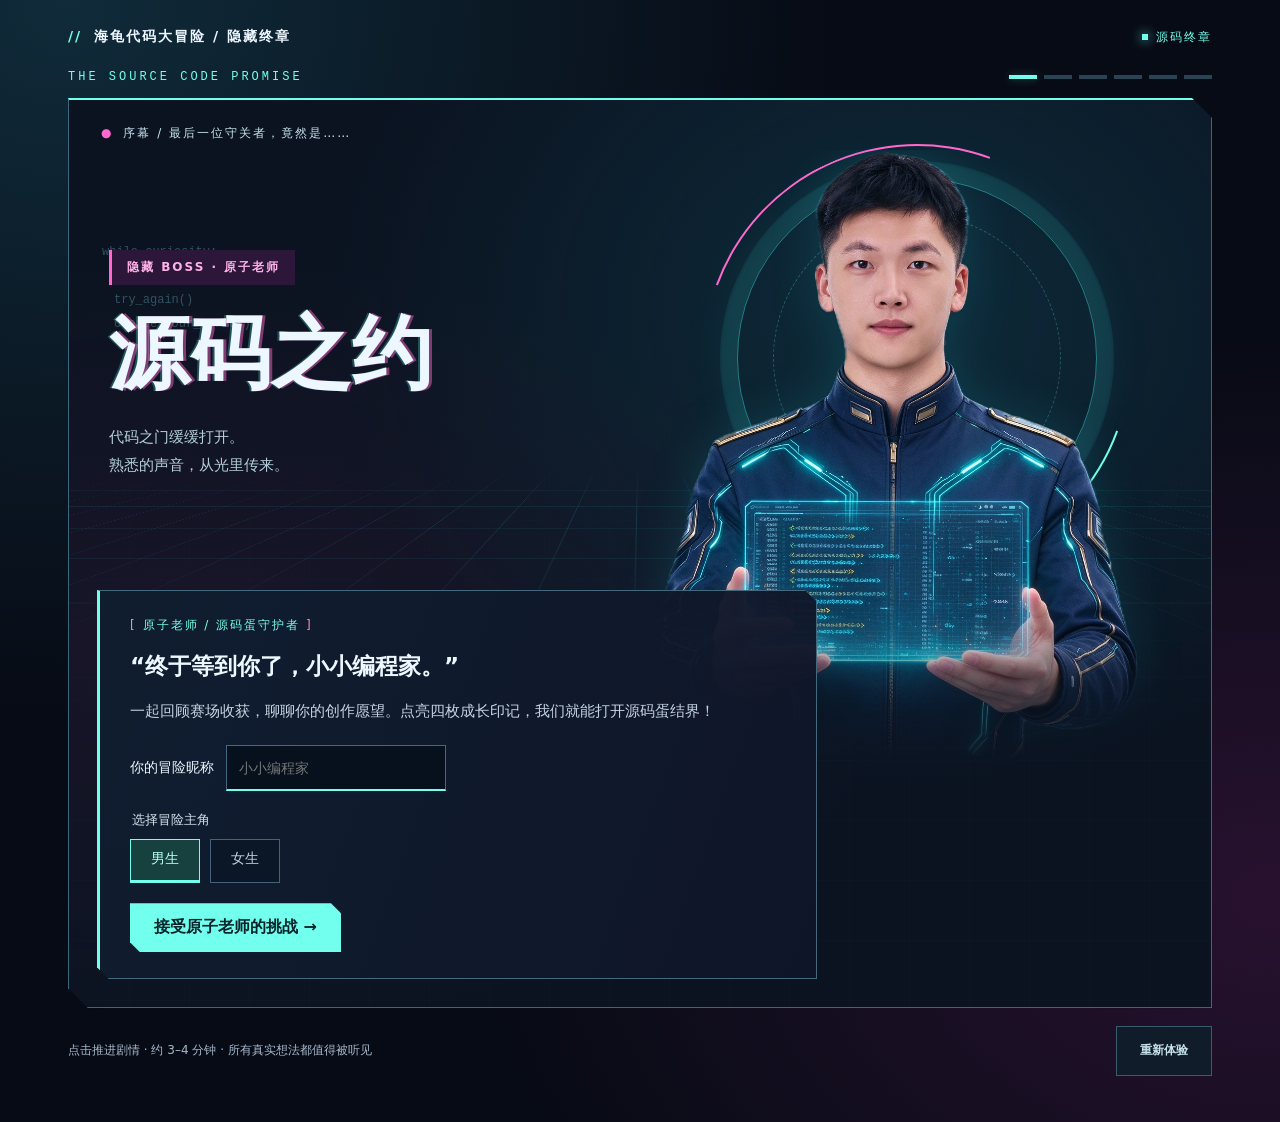
==== atom-teacher/index.html @ 9e6a4127 "Publish Atom Teacher cyberpunk adventure with gendered scenes and highlight videos" ====
<!doctype html>
<html lang="zh-CN">
<head>
<meta charset="UTF-8"><meta name="viewport" content="width=device-width,initial-scale=1">
<title>原子老师的源码之约</title>
<link rel="stylesheet" href="comic.css">
<style>
:root{color-scheme:dark;--gold:#72ffed;--mint:#72ffed;--pink:#ff68ce;--muted:#a7b9cc;--line:#2c4c68;--bg:#070b15;--panel:#101b2b}*{box-sizing:border-box}body{margin:0;background:radial-gradient(ellipse at 5% 0%,#102b3a 0,transparent 45%),radial-gradient(ellipse at 100% 80%,#28112f 0,transparent 45%),var(--bg);color:#edf7ff;font-family:system-ui,-apple-system,"PingFang SC",sans-serif;min-height:100vh}button,input{font:inherit}button{cursor:pointer;touch-action:manipulation}button:focus-visible,input:focus-visible{outline:3px solid var(--pink);outline-offset:4px}[hidden]{display:none!important}.shell{max-width:1200px;margin:auto;padding:28px}header{display:flex;justify-content:space-between;align-items:center;gap:16px;margin-bottom:24px}.brand{font-size:14px;font-weight:750;letter-spacing:2px}.brand:before{content:"//";color:var(--mint);margin-right:12px}.tag{font-family:monospace;color:var(--mint);font-size:12px;letter-spacing:2px;display:flex;align-items:center;gap:8px}.tag:before{content:"";width:6px;height:6px;background:var(--mint);box-shadow:0 0 12px var(--mint)}.topline{display:flex;justify-content:space-between;gap:12px;margin-bottom:14px}.eyebrow{font-family:monospace;font-size:12px;letter-spacing:3px;color:var(--mint)}.stage{position:relative;isolation:isolate;overflow:hidden;min-height:650px;border:1px solid #3b667c;border-top:2px solid var(--mint);background:radial-gradient(ellipse at 73% 23%,#125a6a55,transparent 48%),radial-gradient(ellipse at 12% 60%,#74245822,transparent 50%),#0b1321;box-shadow:0 25px 80px #0007,0 0 40px #24e5e809;clip-path:polygon(0 0,calc(100% - 20px) 0,100% 20px,100% 100%,20px 100%,0 calc(100% - 20px))}.stage:before{content:"";position:absolute;z-index:-1;inset:0;background:linear-gradient(90deg,#52fff708 1px,transparent 1px),linear-gradient(#52fff708 1px,transparent 1px);background-size:60px 60px;mask-image:linear-gradient(#0002,#0008)}.stage:after{content:"";position:absolute;z-index:-1;left:-30%;right:-30%;height:330px;top:255px;transform:perspective(250px) rotateX(60deg);background:linear-gradient(90deg,#43e7ec25 1px,transparent 1px),linear-gradient(#43e7ec25 1px,transparent 1px);background-size:65px 45px;mask-image:linear-gradient(transparent,#000,transparent);pointer-events:none}.chapter{position:relative;z-index:2;padding:25px 32px;color:#c9e4ef;font-size:12px;letter-spacing:2px}.chapter:before{content:"●";color:var(--pink);margin-right:10px}.portrait{position:absolute;z-index:0;top:58px;right:4%;width:54%;height:510px;object-fit:contain;object-position:center top;filter:drop-shadow(0 0 24px #1ff5ff20);mask-image:linear-gradient(#000 75%,transparent 100%);pointer-events:none}.halo{position:absolute;z-index:-1;top:78px;right:10%;width:360px;aspect-ratio:1;border:1px solid #45f4ee70;border-radius:50%;box-shadow:0 0 0 15px #41eeee06,0 0 0 17px #41eeee15,0 0 65px #42eeee13}.halo:before,.halo:after{content:"";position:absolute;inset:35px;border:1px dashed #5ae7e24d;border-radius:50%}.halo:after{inset:-35px;border:2px solid transparent;border-top-color:var(--pink);border-bottom-color:var(--mint);transform:rotate(-25deg)}.code-rain{position:absolute;z-index:-1;top:140px;left:33px;color:#6cbac061;line-height:2;font-size:12px;font-family:monospace}.intro-title{position:relative;z-index:1;margin:83px 0 80px 40px;max-width:470px;min-height:240px}h1{font-size:clamp(42px,6.4vw,80px);line-height:1.12;letter-spacing:1px;margin:24px 0;text-shadow:3px 0 #ff68ce77,-2px 0 #53fff544}.intro-title h1{max-width:440px}.intro-title p{font-size:15px;color:#b5d0dc;line-height:1.9;margin:18px 0;max-width:310px}.seal{display:inline-block;border-left:3px solid var(--pink);background:#2c163a;color:#ffb2e7;padding:9px 15px;font-size:12px;letter-spacing:2px;font-weight:650}.dialog{position:relative;z-index:3;margin:0 28px 28px;padding:26px 30px;background:linear-gradient(110deg,#101e30fa,#101629f5);border:1px solid #45697c;border-left:3px solid var(--mint);box-shadow:0 -10px 45px #0004;clip-path:polygon(0 0,calc(100% - 12px) 0,100% 12px,100% 100%,12px 100%,0 calc(100% - 12px))}.speaker{font-size:12px;color:var(--mint);letter-spacing:2px;margin-bottom:14px}.speaker:before{content:"[ ";color:#ff8bd8}.speaker:after{content:" ]";color:#ff8bd8}.dialog h2{font-size:23px;line-height:1.6;margin:0 0 12px}.dialog p{font-size:15px;line-height:1.9;color:#c5d4e2;margin:0}.primary,.secondary{min-height:46px;border-radius:0;padding:13px 23px;font-weight:700;border:1px solid transparent;transition:background .2s,box-shadow .2s}.primary{background:var(--mint);color:#06242c;clip-path:polygon(0 0,calc(100% - 10px) 0,100% 10px,100% 100%,10px 100%,0 calc(100% - 10px))}.primary:hover{background:#bbfff8;box-shadow:0 0 25px #72ffed33}.secondary{background:#111c2b;color:#c7e1ed;border-color:#395b70}.secondary:hover{background:#20344a}.dialog .primary{margin-top:20px}.name-row{display:flex;align-items:center;gap:12px;flex-wrap:wrap;margin-top:20px;font-size:14px}.name-row input{width:220px;max-width:100%;background:#07111e;border:1px solid #45677f;border-bottom:2px solid var(--mint);color:#fff;border-radius:0;padding:12px;min-height:46px}.bottom{display:flex;justify-content:space-between;align-items:center;gap:16px;margin:18px 0;color:var(--muted);font-size:12px;line-height:1.8}.bottom button{flex-shrink:0}.steps{display:flex;gap:7px;align-items:center}.dot{width:28px;height:4px;background:#294353}.dot.on{background:var(--mint);box-shadow:0 0 10px #72ffed44}.battle-head{position:relative;z-index:2;display:flex;align-items:start;justify-content:space-between;padding:0 32px;gap:14px}.boss-name{font-size:16px;font-weight:700}.hp{width:260px;max-width:100%;height:5px;background:#2d3d55;margin-top:12px;overflow:hidden}.hp span{display:block;height:100%;background:linear-gradient(90deg,var(--pink),var(--mint));transition:width .4s}.badges{display:flex;gap:8px;flex-wrap:wrap;justify-content:flex-end}.badge{font-size:12px;color:#9eb5c7;border:1px solid #365065;padding:7px 11px;background:#0a1421}.badge.earned{color:var(--mint);border-color:#4ec3be;background:#163838}.question-space{height:300px;position:relative}.panel-label{position:absolute;z-index:1;left:35px;bottom:50px;font-size:28px;max-width:40%;line-height:1.65;font-weight:750;letter-spacing:4px;color:#e6f8ff;text-shadow:2px 0 #ff68ce70}.choices{display:grid;gap:10px;margin-top:20px}.choice{text-align:left;min-height:50px;padding:14px 18px;background:#122237;color:#e1eef8;border:1px solid #405970;border-left:3px solid #6891a2;border-radius:0;line-height:1.6;font-size:15px;transition:background .2s,border-color .2s}.choice:hover:enabled{background:#19394a;border-color:var(--mint)}.choice.selected{border-color:var(--mint);background:#153d43;color:#b6fff5}.choice:disabled{cursor:default}.feedback{color:#a9fff0!important;margin-top:18px!important;padding-left:14px;border-left:2px solid var(--pink)}.feedback:empty{display:none}.reward{position:relative;text-align:center;padding:40px 25px}.reward h1{font-size:42px;letter-spacing:0;margin:22px 0}.reward .badges{justify-content:center}.egg{width:240px;height:240px;object-fit:contain;background:radial-gradient(#44ffff16,transparent 68%);filter:drop-shadow(0 0 25px #6bf5e837);margin:26px 0}.reward blockquote{max-width:580px;font-size:18px;line-height:1.9;color:#d6e5ef;margin:0 auto 26px}.reward p{line-height:1.8}.reward .actions{display:flex;justify-content:center;gap:12px;flex-wrap:wrap;margin-top:26px}.notice{font-size:13px;color:var(--muted);line-height:1.9;margin-top:20px}.card{position:relative;max-width:620px;margin:auto;padding:36px 26px;background:radial-gradient(ellipse at top right,#17344877,transparent 60%),#0b1424;border:1px solid #4b9aab;border-top:3px solid var(--mint);border-bottom:3px solid var(--pink);box-shadow:0 0 50px #4dfff208}.card:before{content:"";position:absolute;left:0;top:0;width:40px;border-top:5px solid var(--pink)}.card h2{font-size:27px;line-height:1.6;margin:20px 0}.card .egg{width:170px;height:170px;margin:15px 0}.card p{font-size:15px;line-height:1.8}.card .small{font-size:12px;color:#b5c7d6;line-height:1.9}.toolbar{display:flex;justify-content:center;gap:12px;margin-top:22px}.flash{animation:reveal .35s both}@keyframes reveal{from{opacity:0;transform:translateY(8px)}to{opacity:1;transform:translateY(0)}}
@media(min-width:1000px){.stage[data-scene="intro"] .dialog{max-width:720px}.stage[data-scene="intro"] .portrait{height:610px;width:56%;right:0;top:50px}.stage[data-scene="intro"] .intro-title{margin-bottom:100px}}
@media(max-width:650px){.shell{padding:16px 12px}header{gap:8px;margin-bottom:20px}.brand{font-size:11px;letter-spacing:1px}.brand:before{margin-right:6px}.tag{font-size:10px;letter-spacing:1px}.eyebrow{font-size:10px;letter-spacing:1.5px}.dot{width:17px}.chapter{padding:22px 18px;font-size:10px;letter-spacing:1px}.stage{min-height:650px}.portrait{height:390px;width:93%;right:-15%;top:77px;opacity:.94}.halo{width:250px;right:-20px;top:115px}.code-rain{left:18px;top:105px;font-size:10px}.intro-title{margin:95px 0 0 20px;min-height:285px;max-width:46%}.intro-title h1{font-size:44px;max-width:125px;margin:20px 0}.intro-title p{font-size:12px;line-height:1.8;max-width:135px}.seal{font-size:10px;letter-spacing:0;padding:7px 9px;white-space:nowrap}.dialog{margin:0 12px 20px;padding:22px 18px}.dialog h2{font-size:19px}.dialog p{font-size:14px}.speaker{font-size:11px;line-height:1.7;letter-spacing:1px}.name-row{gap:9px;font-size:13px}.name-row input{width:100%}.dialog .primary{width:100%;font-size:14px;padding:14px 10px}.battle-head{padding:0 18px;gap:10px}.boss-name{font-size:13px;line-height:1.6}.hp{width:150px}.battle-head .badges{max-width:115px;gap:5px}.badge{font-size:10px;padding:5px 7px}.question-space{height:285px}.panel-label{left:22px;bottom:80px;font-size:21px;max-width:32%;letter-spacing:2px}.stage[data-scene="question"] .portrait{top:135px;height:340px;right:-15%}.choice{font-size:14px;padding:13px 12px;min-height:48px}.reward{padding:30px 14px}.reward h1{font-size:30px}.reward blockquote{font-size:16px}.egg{width:210px;height:210px}.card{padding:28px 16px}.card h2{font-size:20px}.card .badges{gap:5px}.card .badge{font-size:10px}.card p{font-size:14px}.bottom{font-size:11px;gap:10px;align-items:flex-start}.bottom button{font-size:12px;padding:8px 12px}.reward .eyebrow{line-height:1.8}.stage:after{top:225px}}
@media(prefers-reduced-motion:reduce){*,*:before,*:after{animation:none!important;transition:none!important}}
@media print{header,.topline,.bottom,.toolbar,.actions,.notice{display:none!important}.stage{border:0;clip-path:none;box-shadow:none}.card{break-inside:avoid}}
.question-hint{color:var(--muted)!important;font-size:12px!important}.skip{display:block;margin-top:16px;background:transparent;border:0;color:#b9ccd8;text-decoration:underline;text-underline-offset:4px;min-height:44px;padding:8px 0;font-size:12px}.skip:disabled{cursor:default;color:#8da4b7}.other-form{margin-top:18px;padding:16px;border:1px solid #45677f;background:#0c1726}.other-form label{display:block;font-size:14px;color:#dcf4ff;margin-bottom:10px}.other-form textarea{display:block;resize:vertical;width:100%;min-height:95px;background:#06101d;border:1px solid #608399;color:#effaff;padding:12px;font:inherit;line-height:1.7;border-radius:0}.other-form button{margin-top:10px}.field-error{color:#ffb5db!important}.field-error:empty{display:none}.result-grid{display:grid;grid-template-columns:1fr 1fr;gap:12px;margin-top:14px;border-block:1px solid #365065}.card strong{overflow-wrap:anywhere}.card .badges{gap:6px}@media(max-width:650px){.battle-head .badges{max-width:126px}.badge{font-size:10px;padding:5px 6px}.card .badges{display:grid;grid-template-columns:repeat(2,max-content)}.steps{gap:5px}.dot{width:15px}}
</style>
<link rel="stylesheet" href="keepsake.css">
</head>
<body>
<main class="shell">
<header><div class="brand">海龟代码大冒险 / 隐藏终章</div><span class="tag">源码终章</span></header>
<div class="topline"><span class="eyebrow">THE SOURCE CODE PROMISE</span><div class="steps" aria-label="剧情进度"></div></div>
<section id="stage" class="stage" aria-label="原子老师的源码之约"></section>
<div class="bottom"><span>点击推进剧情 · 约 3–4 分钟 · 所有真实想法都值得被听见</span><button id="restart" class="secondary" >重新体验</button></div>
</main>
<script src="assets/manga/frames.js"></script>
<script src="painted-scenes.js"></script>
<script src="comic.js"></script>
<script src="quest.js"></script>
</body>
</html>
---- atom-teacher/comic.css ----
.is-cinematic .portrait,.is-cinematic .halo,.is-cinematic .code-rain{opacity:.12}.is-cinematic .question-space{height:auto;min-height:0;margin:24px 28px}.comic{position:relative;isolation:isolate;background:radial-gradient(ellipse at 70% 35%,#0c3949,#091321 75%);border:1px solid #4dc9ce;box-shadow:0 0 35px #00fff00d;color:#72ffed}.comic-top{display:flex;justify-content:space-between;align-items:center;gap:12px;padding:15px 20px;border-bottom:1px solid #285266}.comic-top span{font:11px monospace;letter-spacing:2px;color:#9bbdcb}.comic-top strong{font-size:15px}.comic-canvas{position:relative;max-width:760px;margin:auto}.comic-art{display:block;width:100%;max-height:280px;overflow:visible}.comic-art text{font:15px system-ui;fill:#c9fbff;stroke:none}.comic-art .ground,.comic-art .track,.comic-art .finish-line,.comic-art .podium>path,.comic-art .stairs,.comic-art .platforms,.comic-art .processor,.comic-art .task-sheets,.comic-art .done-folder,.comic-art .flow,.comic-art .robot,.comic-art .verified,.comic-art .ai-link,.comic-art .blueprint,.comic-art .portal-ring,.comic-art .map-sheet,.comic-art .speech-bubbles,.comic-art .gateway,.comic-art .rank-beacon{fill:none;stroke:currentColor;stroke-width:3;stroke-linejoin:round}.comic-art .track{opacity:.25;stroke-dasharray:8 10}.comic-art .finish-line{stroke:var(--pink);stroke-dasharray:8 5}.comic .stick{filter:drop-shadow(0 0 6px #72ffed55)}.comic .podium,.comic .rank-beacon,.comic .game-score,.comic .verified,.comic .done-folder{opacity:0}.comic[data-phase="2"] .podium,.comic[data-phase="2"] .rank-beacon,.comic[data-phase="2"] .game-score,.comic[data-phase="2"] .verified,.comic[data-phase="2"] .done-folder{opacity:1}.comic .trophy{color:#ffe29a}.comic[data-phase="2"] .race-runner,.comic[data-phase="2"] .race-rivals{opacity:0}.comic[data-phase="2"] .finish-line{opacity:.2}.comic[data-phase="1"] .runner .arm,.comic[data-phase="1"] .runner .leg{transform-origin:0 -30px;animation:stick-stride .25s alternate 12}.comic[data-phase="1"] .runner .right{animation-direction:alternate-reverse}.comic[data-phase="1"] .race-runner{animation:race-sprint 3.3s ease-in forwards}.comic[data-phase="1"] .race-rivals{transform:translateX(35px);transition:transform 3s}.comic .climber,.comic .game-player,.comic .portal-walker{transition:transform .8s}.comic[data-phase="1"] .climber{animation:climb-stairs 3.3s ease-in-out forwards}.comic[data-phase="2"] .climber{transform:translate(350px,-145px)}.rank-dots{display:grid;grid-template-columns:repeat(20,1fr);gap:4px;margin:0 auto 12px;max-width:400px;padding:0 15px}.rank-dots i{aspect-ratio:1;background:#273f50;border-radius:50%}.rank-dots .lit{background:var(--pink)}.comic[data-phase="0"] .rank-dots .lit{background:#273f50}.comic[data-phase="1"] .game-player{animation:game-hop 3.3s ease-in-out forwards}.comic[data-phase="2"] .game-player{transform:translate(465px,-120px)}.comic[data-phase="2"] .coins{opacity:.15}.comic .coins{color:#ffe29a}.comic[data-phase="1"] .task-sheets{animation:process-sheets 3s forwards}.comic[data-phase="2"] .task-sheets{opacity:.15;transform:translateX(130px)}.comic[data-phase="1"] .processor{animation:processor-pulse .5s alternate 6}.comic[data-phase="1"] .ai-link{stroke-dashoffset:-100;transition:stroke-dashoffset 3s}.comic .robot{color:#ff9be3}.comic[data-phase="1"] .robot{animation:bot-nod .7s alternate 4}.comic[data-phase="0"] .blueprint{opacity:.25}.comic[data-phase="1"] .blueprint{animation:blueprint-reveal 3s forwards}.comic-wish{max-width:80%;margin:0 auto 14px;font-size:14px;line-height:1.8;text-align:center;overflow-wrap:anywhere;color:#d7faff}.comic .portal-ring{color:#ff8ddd;transform-origin:465px 125px}.comic[data-phase="0"] .portal-ring{transform:scale(.2);opacity:.3}.comic[data-phase="1"] .portal-ring{animation:portal-open 1.2s forwards}.comic[data-phase="1"] .portal-walker{animation:portal-walk 3.3s forwards}.comic[data-phase="2"] .portal-walker{transform:translateX(300px)}.comic[data-phase="0"] .map-sheet{transform:translateX(200px) scaleX(.2);opacity:.3}.comic[data-phase="1"] .map-sheet{animation:unfold-map 1.2s forwards}.comic .map-route{stroke:var(--pink)}.comic[data-phase="0"] .speech-bubbles{opacity:0}.comic[data-phase="1"] .speech-bubbles{animation:blueprint-reveal 2s forwards}.comic .family-child{color:var(--pink)}.comic[data-phase="1"] .walker{animation:bot-nod 1s alternate 3}.comic-caption{min-height:68px;display:flex;align-items:center;justify-content:center;text-align:center;padding:12px 24px;font-size:17px;line-height:1.8;color:#e2faff;background:#0a1627;border-top:1px solid #26465b}.comic-bottom{display:flex;gap:12px;justify-content:space-between;align-items:center;padding:10px 16px}.comic-note{font-size:11px;color:#a3bbcc;line-height:1.7}.comic-bottom button{min-height:44px;padding:8px 12px;background:#142e3e;color:#bafdf4;border:1px solid #3c8592;font-size:12px;white-space:nowrap}.is-cinematic .choices,.is-cinematic .skip,.is-cinematic .other-form{display:none}.is-cinematic .dialog h2{font-size:16px;color:#a6c8d4}.is-cinematic .dialog{margin-top:0}.is-cinematic #feedback{font-size:16px}.is-cinematic #next{min-width:250px}.comic-art .flow{stroke:var(--pink)}
@keyframes stick-stride{from{transform:rotate(-22deg)}to{transform:rotate(22deg)}}@keyframes race-sprint{0%{transform:translateX(0)}75%{transform:translateX(400px)}100%{transform:translateX(455px)}}@keyframes climb-stairs{0%{transform:translate(0,0)}25%{transform:translate(125px,-35px)}50%{transform:translate(230px,-75px)}75%{transform:translate(335px,-110px)}100%{transform:translate(350px,-145px)}}@keyframes game-hop{0%{transform:translate(0,0)}25%{transform:translate(160px,-95px)}33%{transform:translate(160px,-40px)}60%{transform:translate(320px,-140px)}70%{transform:translate(320px,-80px)}90%{transform:translate(465px,-165px)}100%{transform:translate(465px,-120px)}}@keyframes process-sheets{0%{transform:translateX(0)}75%{transform:translateX(130px);opacity:.7}100%{transform:translateX(200px);opacity:0}}@keyframes processor-pulse{from{color:#72ffed}to{color:#ff8ddd}}@keyframes bot-nod{from{transform:translateY(0)}to{transform:translateY(-8px)}}@keyframes blueprint-reveal{from{opacity:.15}to{opacity:1}}@keyframes portal-open{from{transform:scale(.2)}to{transform:scale(1)}}@keyframes portal-walk{0%,20%{transform:translateX(0)}100%{transform:translateX(300px)}}@keyframes unfold-map{from{transform:translateX(200px) scaleX(.2);opacity:.3}to{transform:translateX(0) scaleX(1);opacity:1}}
@media(max-width:650px){.is-cinematic .question-space{margin:18px 12px}.comic-top{padding:12px;gap:8px;flex-direction:column;align-items:flex-start}.comic-top strong{font-size:14px}.comic-caption{font-size:14px;min-height:86px;padding:12px 16px}.comic-bottom{align-items:flex-start;padding:8px 10px;gap:8px}.comic-note{font-size:10px;max-width:66%}.comic-art{min-height:160px}.comic-wish{font-size:13px}.rank-dots{max-width:280px;gap:3px}.is-cinematic .dialog h2{font-size:15px}.is-cinematic #next{min-width:0}}
.comic[data-type="race"][data-answer="1"] .trophy{color:#cce9ff}.comic[data-type="race"][data-answer="2"] .trophy{color:#e8aa7a}.champion .arm{transform-origin:0 -39px}.champion .arm.left{transform:rotate(80deg)}.champion .arm.right{transform:rotate(-80deg)}
@media(max-width:650px){.battle-head .badges{max-width:none;display:grid;grid-template-columns:repeat(2,max-content);gap:5px}.is-cinematic .battle-head .boss-name{max-width:145px}}
.is-painted .comic-canvas{max-width:none}.manga-panel{position:relative;aspect-ratio:16/9;overflow:hidden;background:#07111e}.manga-shot{position:absolute;width:100%;height:100%;inset:0;object-fit:cover;object-position:50% 48%;opacity:0;transform:scale(1.04);transition:opacity .55s;will-change:transform,opacity}.comic[data-phase="0"] .shot-0{opacity:1;animation:manga-establish 2.7s ease-out forwards}.comic[data-phase="1"] .shot-1{opacity:1;animation:manga-sprint 3.7s ease-out forwards;object-position:50% 58%}.comic[data-phase="2"] .shot-2{opacity:1;filter:brightness(.48) saturate(.8);transform:scale(1.1)}.manga-vignette{position:absolute;inset:0;background:linear-gradient(0deg,#06101aba,transparent 45%),linear-gradient(90deg,#06101a44,transparent 50%);pointer-events:none}.manga-scale{position:absolute;left:6%;top:15%;display:flex;flex-direction:column;gap:10px;color:#edffff;transition:opacity .3s;text-shadow:0 2px 20px #04161f}.manga-scale strong{font:700 clamp(36px,7vw,80px)/1 monospace;letter-spacing:-4px}.manga-scale strong span{font-size:.55em;color:#8affef;margin-left:4px}.manga-scale>span{font-size:14px;letter-spacing:3px;color:#bcfff2}.comic:not([data-phase="0"]) .manga-scale{opacity:0}.manga-film-label{position:absolute;left:5%;bottom:7%;color:#d4f5ff;font-size:12px;letter-spacing:3px}.manga-speed{position:absolute;inset:0;opacity:0;pointer-events:none;background:repeating-linear-gradient(158deg,transparent 0 55px,#9dffef26 56px 57px,transparent 58px 140px);mask-image:linear-gradient(90deg,#000,transparent 55%)}.comic[data-phase="1"] .manga-speed{opacity:.6;animation:manga-streak .5s linear 7}.manga-mentor{position:absolute;right:4%;bottom:-5%;height:97%;width:48%;object-fit:contain;object-position:center bottom;opacity:0;transform:translateX(35px);filter:drop-shadow(0 0 22px #46f4e54d);transition:opacity .7s,transform .7s}.manga-award{position:absolute;top:30%;left:7%;width:45%;display:flex;gap:16px;flex-direction:column;opacity:0;transform:translateY(15px);transition:opacity .7s,transform .7s;text-shadow:0 4px 25px #000}.manga-award>span{font-size:16px;color:#a4fff2;letter-spacing:4px}.manga-award strong{font-size:clamp(40px,6vw,78px);line-height:1.2;color:#ffe6a0;letter-spacing:8px}.manga-award p{font-size:14px;color:#d7ebf2;margin:0;line-height:1.8}.comic[data-phase="2"] .manga-mentor,.comic[data-phase="2"] .manga-award{opacity:1;transform:translate(0)}.comic[data-answer="1"] .manga-award strong{color:#d2eeff}.comic[data-answer="2"] .manga-award strong{color:#efc39d}.manga-celebration{position:absolute;inset:0;overflow:hidden;pointer-events:none;opacity:0}.comic[data-phase="2"] .manga-celebration{opacity:1}.manga-celebration i{position:absolute;left:calc(var(--i)*6.5%);top:-5%;width:5px;height:12px;background:#a0ffee;transform:rotate(35deg)}.manga-celebration i:nth-child(2n){background:#ff91dc}.manga-celebration i:nth-child(3n){background:#ffe29f}.comic[data-phase="2"] .manga-celebration i{animation:manga-confetti 2.4s calc(var(--i)*.07s) ease-out both}@keyframes manga-establish{from{transform:scale(1.03) translateY(0)}to{transform:scale(1.12) translateY(1%)}}@keyframes manga-sprint{from{transform:scale(1.1) translateX(-2%)}to{transform:scale(1.2) translateX(2%)}}@keyframes manga-streak{from{transform:translateX(-8%)}to{transform:translateX(8%)}}@keyframes manga-confetti{from{transform:translateY(0) rotate(0);opacity:1}to{transform:translateY(520px) rotate(280deg);opacity:0}}
@media(max-width:650px){.manga-panel{aspect-ratio:4/3}.manga-shot{object-position:52% 50%}.comic[data-phase="1"] .shot-1{object-position:39% 55%}.manga-scale{left:7%;top:12%;gap:8px}.manga-scale strong{font-size:40px;letter-spacing:-2px}.manga-scale>span{font-size:10px;letter-spacing:1px}.manga-film-label{font-size:10px;letter-spacing:1px;bottom:7%}.manga-award{left:6%;top:25%;width:47%;gap:12px}.manga-award>span{font-size:10px;letter-spacing:1px}.manga-award strong{font-size:33px;letter-spacing:3px}.manga-award p{font-size:11px;max-width:120px}.manga-mentor{height:88%;width:64%;right:-6%}}
.manga-kicker{position:absolute;left:6%;top:11%;display:flex;flex-direction:column;gap:12px;color:#e5ffff;text-shadow:0 2px 20px #04161f;max-width:75%;transition:opacity .3s}.manga-kicker span{font-size:12px;letter-spacing:4px;color:#b8fff0}.manga-kicker strong{font-size:clamp(20px,3vw,36px);line-height:1.5}.comic:not([data-phase="0"]) .manga-kicker{opacity:0}.manga-panel:not([data-kind="race"]) .manga-award strong{color:#bafff3}.manga-panel[data-kind="rank"] .shot-2{filter:brightness(.65) saturate(.9)}.manga-panel[data-kind="rank"] .shot-0{object-position:40% 45%}.manga-panel[data-kind="rank"] .shot-1{object-position:48% 53%}.manga-panel[data-kind="rank"] .shot-2{object-position:40% 50%}.manga-panel[data-kind="game"] .shot-1{object-position:50% 55%}
@media(max-width:650px){.manga-kicker{top:8%;gap:7px;max-width:88%}.manga-kicker span{font-size:10px;letter-spacing:2px}.manga-kicker strong{font-size:16px}.manga-panel[data-kind="rank"] .manga-award strong{font-size:29px;letter-spacing:1px}.manga-panel[data-kind="rank"] .shot-0{object-position:35% 45%}.manga-panel[data-kind="game"] .manga-award strong{font-size:29px;letter-spacing:1px}}
@media(prefers-reduced-motion:reduce){.comic *{animation:none!important;transition:none!important}.comic[data-phase="2"] .manga-celebration{opacity:0}}
/* Final question: three distinct holographic sequences, followed by the teacher. */
.promise-panel{background:#06101f}.promise-backdrop{position:absolute;inset:0;width:100%;height:100%;object-fit:cover;filter:brightness(.42) saturate(.85);transform:scale(1.05);transition:transform 6s}.comic[data-phase="1"] .promise-backdrop{transform:scale(1.14)}.promise-heading{position:absolute;left:6%;top:8%;display:grid;gap:12px;transition:opacity .5s}.promise-heading span{font-size:12px;letter-spacing:3px;color:#99ece8}.promise-heading strong{font-size:clamp(20px,3vw,34px);color:#e4fffc}.promise-effect{position:absolute;inset:22% 7% 8%;transition:opacity .7s,transform .7s}.comic[data-phase="2"] .promise-effect,.comic[data-phase="2"] .promise-heading{opacity:0;transform:translateY(-15px);pointer-events:none}.promise-portal{position:absolute;left:33%;top:0;width:34%;height:100%;display:grid;place-items:center;transform:scale(.25);opacity:.3;transition:transform 2s,opacity 1s}.promise-portal i{position:absolute;inset:0;border:4px solid #70fff1;border-radius:48%;box-shadow:0 0 25px #49ffee,inset 0 0 35px #44ffee;background:radial-gradient(ellipse,#ceffff55,#00bfff22 40%,#03274088 70%)}.promise-portal i:nth-child(2){inset:-8%;border:2px dashed #ff79d7;background:none;box-shadow:none;animation:promise-spin 12s linear infinite}.promise-portal i:nth-child(3){inset:10%;border:1px solid white;background:none}.promise-portal span{z-index:1;text-align:center;line-height:2;letter-spacing:4px;color:#edffff;font:700 clamp(10px,2vw,23px)/2 monospace;text-shadow:0 0 20px cyan}.comic[data-phase="1"] .promise-portal{transform:scale(1);opacity:1}.promise-map{position:absolute;inset:4% 5%;border:1px solid #59ffdc66;background:linear-gradient(#41f7e510 1px,transparent 1px),linear-gradient(90deg,#41f7e510 1px,transparent 1px),#051b2ccc;background-size:30px 30px;transform:perspective(700px) rotateX(45deg) scale(.65);opacity:.35;transition:transform 2s,opacity 1s;box-shadow:0 0 30px #37ffde33}.comic[data-phase="1"] .promise-map{transform:perspective(700px) rotateX(8deg) scale(1);opacity:1}.promise-map svg{width:100%;height:100%;overflow:visible;fill:#cafff1;stroke:#7affdf;stroke-width:4;filter:drop-shadow(0 0 6px #48ffe6)}.promise-map path{fill:none;stroke-dasharray:800;stroke-dashoffset:800;transition:stroke-dashoffset 2.5s}.comic[data-phase="1"] .promise-map path{stroke-dashoffset:0}.promise-map span{position:absolute;color:#f0ffff;font-size:clamp(10px,1.5vw,18px);background:#092534dd;padding:8px;border:1px solid #479b9b}.promise-map span:nth-of-type(1){left:7%;bottom:5%}.promise-map span:nth-of-type(2){left:32%;top:9%}.promise-map span:nth-of-type(3){right:3%;top:38%}.promise-family{position:absolute;inset:0;display:flex;align-items:center;justify-content:center;gap:4%}.family-orbit{position:absolute;left:10%;right:10%;bottom:0;height:35%;border:2px solid #ffcfa399;border-radius:50%;background:#ffbb7d11;box-shadow:0 0 50px #ffb37944}.family-thought{z-index:1;display:grid;gap:18px;text-align:center;width:27%;padding:8% 12px;background:linear-gradient(140deg,#382944ee,#13283fe8);border:1px solid #ffbc9699;box-shadow:0 0 25px #ffcc9222;opacity:.2;transform:translateY(35px);transition:transform 1s,opacity 1s}.family-thought b{color:#ffe4bf;font-size:clamp(13px,2.3vw,27px)}.family-thought span{color:#d5e9ee;font-size:clamp(10px,1.4vw,16px)}.comic[data-phase="1"] .family-thought{opacity:1;transform:translateY(0)}.family-thought:nth-child(3){transition-delay:.4s}.family-thought:nth-child(4){transition-delay:.8s}.promise-panel .manga-award strong{font-size:clamp(34px,5vw,66px);letter-spacing:3px}.stage[data-scene="question"][data-round="3"]:not(.is-cinematic) .portrait{animation:promise-teacher-in 1.2s both}.promise-panel .manga-mentor{transition-duration:1s}.is-cinematic .portrait{visibility:hidden}@keyframes promise-spin{to{transform:rotate(360deg)}}@keyframes promise-teacher-in{from{opacity:0;transform:translateX(45px)}to{opacity:1;transform:translateX(0)}}
@media(max-width:650px){.promise-panel{aspect-ratio:1/1}.promise-heading{top:9%;gap:9px}.promise-heading span{font-size:10px;letter-spacing:1px}.promise-heading strong{font-size:18px}.promise-effect{inset:28% 5% 10%}.promise-panel .manga-award{top:25%;width:46%}.promise-panel .manga-award strong{font-size:28px;letter-spacing:1px}.family-thought{gap:12px;padding:14% 5px}.promise-portal{width:45%;left:27.5%}.promise-map span{padding:5px;font-size:10px}.promise-panel .manga-mentor{height:83%}}
@media(prefers-reduced-motion:reduce){.promise-panel *,.stage[data-round="3"] .portrait{animation:none!important;transition:none!important}.promise-panel .promise-backdrop{transform:none}}
.pending-girl{display:flex;align-items:center;padding:8%;background:radial-gradient(ellipse at 80% 30%,#262c58,#061523 70%)}.pending-grid{position:absolute;inset:0;background:linear-gradient(90deg,#75ffea0b 1px,transparent 1px),linear-gradient(#75ffea0b 1px,transparent 1px);background-size:35px 35px}.pending-copy{position:relative;max-width:65%;z-index:1}.pending-copy>span{font-size:12px;color:#93d0cf;letter-spacing:2px}.pending-copy strong{display:block;font-size:clamp(20px,3vw,34px);margin:20px 0;color:#d1fff0}.pending-copy p{font-size:13px;line-height:1.9;color:#b7cbd8;margin:6px 0}.pending-girl .manga-mentor{width:42%;opacity:.5}.comic[data-phase="2"] .pending-girl .manga-mentor{opacity:1}@media(max-width:650px){.pending-girl{aspect-ratio:1/1}.pending-copy{max-width:70%}.pending-copy>span{font-size:10px}.pending-copy p{font-size:11px}.pending-copy strong{font-size:22px}}
/* Highlight video overlay: real short clip for first-prize / top-10% only. */
.highlight-overlay{position:absolute;inset:0;z-index:30;display:flex;align-items:center;justify-content:center;background:radial-gradient(ellipse at center,#0a1a2e 0%,#000 100%)}
.highlight-frame{position:relative;height:100%;aspect-ratio:9/16;max-width:100%;overflow:hidden}
.highlight-frame video{position:absolute;inset:0;width:100%;height:100%;object-fit:cover;display:block}
.highlight-top{position:absolute;top:14px;left:0;right:0;z-index:2;display:flex;justify-content:space-between;gap:12px;padding:0 18px;font-size:11px;letter-spacing:2px;color:#9dfff2;pointer-events:none}
.highlight-top strong{color:#e8ffff;font-size:13px;letter-spacing:1px;font-weight:700}
.highlight-lines{position:absolute;inset:0;z-index:2;display:flex;flex-direction:column;justify-content:center;align-items:center;gap:14px;padding:0 22px;text-align:center;pointer-events:none}
.hl-line{margin:0;font-weight:900;color:#fff;font-size:clamp(20px,3.2vw,32px);line-height:1.35;letter-spacing:2px;text-shadow:0 0 18px #000,0 2px 10px #000,0 0 30px #72ffed88;opacity:0;transform:translateY(16px) scale(.96)}
.hl-line.hl-0{animation:hl-pop 1.3s .35s ease-out forwards}
.hl-line.hl-1{animation:hl-pop 1.3s 1.85s ease-out forwards}
.hl-line.hl-2{animation:hl-pop 1.3s 3.35s ease-out forwards;color:#ffe6a0;text-shadow:0 0 18px #000,0 2px 10px #000,0 0 30px #ffcc4d88}
.highlight-skip{position:absolute;bottom:22px;left:50%;transform:translateX(-50%);z-index:3;min-height:44px;padding:12px 26px;background:#72ffed;color:#06242c;border:0;font-weight:800;font-size:14px;cursor:pointer;clip-path:polygon(0 0,calc(100% - 10px) 0,100% 10px,100% 100%,10px 100%,0 calc(100% - 10px))}
.highlight-skip:hover{background:#bbfff8}
@keyframes hl-pop{0%{opacity:0;transform:translateY(16px) scale(.96)}18%{opacity:1;transform:translateY(0) scale(1)}82%{opacity:1}100%{opacity:0;transform:translateY(-8px) scale(1.02)}}
@media(max-width:650px){.hl-line{font-size:19px;letter-spacing:1px;gap:10px}.highlight-skip{bottom:16px;padding:10px 20px;font-size:13px}}
@media(prefers-reduced-motion:reduce){.hl-line{animation:none;opacity:1;transform:none}}
/* Crop two new keyframes that have minor artifacts (bottom gibberish / extra figure). */
.manga-panel[data-kind="software"] .shot-1{object-position:50% 42%}
.manga-panel[data-kind="ai"] .shot-1{object-position:32% 50%}
---- atom-teacher/keepsake.css ----
.gender-picker{border:0;padding:0;margin:20px 0 0;display:flex;gap:10px;flex-wrap:wrap}.gender-picker legend{font-size:13px;color:#d1e4eb;margin-bottom:10px}.gender-picker label{position:relative;cursor:pointer}.gender-picker input{position:absolute;opacity:0;width:1px;height:1px}.gender-picker span{display:block;border:1px solid #42637a;background:#0b1726;padding:10px 20px;min-height:44px;font-size:14px;color:#bed0de;transition:background .2s,border-color .2s}.gender-picker input:checked+span{background:#16413f;border-color:#72ffed;color:#b8fff3;box-shadow:inset 0 -2px #72ffed}.gender-picker input:focus-visible+span{outline:3px solid #ff68ce;outline-offset:3px}
.card-page{padding:30px 24px}.keepsake{--paper:#c4fff2;max-width:660px;text-align:left;padding:30px!important;border:1px solid #73b9ba;border-top:3px solid #a0ffdf;border-bottom:3px solid #e3c18c;isolation:isolate;overflow:hidden;background:radial-gradient(ellipse at 100% 16%,#1c596f77,transparent 46%),radial-gradient(ellipse at 0 80%,#38255766,transparent 45%),#0a1825;box-shadow:0 22px 60px #0005;color:#e5f7f6}.keepsake:before{inset:10px;z-index:-1;width:auto;border:1px solid #6b9c9a33;pointer-events:none}.keepsake:after{content:"";position:absolute;inset:0;z-index:-2;background:linear-gradient(90deg,#80ffdb05 1px,transparent 1px),linear-gradient(#80ffdb05 1px,transparent 1px);background-size:32px 32px}.keepsake-top{display:flex;justify-content:space-between;align-items:center;gap:10px;padding-bottom:20px;border-bottom:1px solid #729c9a40;font:10px/1.7 monospace;letter-spacing:2px;color:#9fc6c4}.keepsake-top span:last-child{color:#ddc28f;letter-spacing:1px}.keepsake-title{position:relative;padding:24px 90px 16px 0}.keepsake-kicker{color:#9cc2c7;font-size:11px;letter-spacing:3px}.keepsake .keepsake-title h2{font-size:42px;line-height:1.25;letter-spacing:6px;margin:12px 0 0;color:#d4fff0;font-weight:800}.keepsake-title h2>span{display:block;font-size:12px;letter-spacing:7px;color:#d8c59d;margin-top:12px;font-weight:500}.completion-seal{position:absolute;right:0;top:30px;width:80px;height:80px;border:1px solid #ddc58a99;border-radius:50%;display:flex;flex-direction:column;align-items:center;justify-content:center;gap:7px;outline:1px solid #ddc58a33;outline-offset:5px;transform:rotate(8deg);color:#e6d1a3;background:#cab07e0a}.completion-seal strong{font:700 20px monospace}.completion-seal span{font-size:9px;letter-spacing:1px}.keepsake-hero{display:grid;grid-template-columns:1.1fr 1fr;align-items:center;gap:8px;min-height:210px}.explorer-label{font-size:10px;letter-spacing:2px;color:#90bcbf}.explorer h3{font-size:32px;line-height:1.35;margin:10px 0;overflow-wrap:anywhere;color:#fff4de;letter-spacing:1px}.explorer-identity{font-size:10px;letter-spacing:2px;color:#a0ffdf}.keepsake .explorer p{font-size:12px;color:#a3c1c8;line-height:1.8;margin:12px 0}.egg-showcase{position:relative;display:flex;align-items:center;justify-content:center;flex-direction:column;min-height:210px;isolation:isolate}.egg-showcase .egg{width:180px;height:180px;margin:0;filter:drop-shadow(0 0 25px #82ffcd55);z-index:1}.egg-showcase>span{font-size:10px;letter-spacing:3px;color:#e2d0a3;margin-top:4px}.egg-orbit{position:absolute;width:170px;height:170px;border-radius:50%;border:1px solid #8ae6d24d;background:radial-gradient(#87ffd422,transparent 68%);box-shadow:0 0 0 12px #a1ffdb04,0 0 0 13px #a1ffdb20;z-index:-1;top:10px}.egg-orbit:before{content:"✦";position:absolute;right:2px;top:18px;color:#f7d9a5;font-size:15px}.keepsake-badges{display:grid;grid-template-columns:repeat(4,1fr);margin:16px 0 22px;border:1px solid #4c8b8670;background:#0b292c66}.keepsake-badges>div{text-align:center;padding:13px 4px;position:relative}.keepsake-badges>div+div{border-left:1px solid #4c8b8644}.keepsake-badges span{position:absolute;left:6px;top:5px;font:8px monospace;color:#688c8b}.keepsake-badges b{display:block;color:#baffdf;font-size:21px;font-weight:400;margin-bottom:4px;text-shadow:0 0 14px #76ffcc66}.keepsake-badges strong{display:block;font-size:10px;letter-spacing:1px;font-weight:500;color:#bde8dd}.keepsake-records{display:grid;grid-template-columns:1fr 1fr;gap:16px}.keepsake-records>div{padding:2px 0 14px;border-bottom:1px solid #65918f55}.keepsake-records span,.keepsake-wish>span,.keepsake-future>span{display:block;color:#8fb4bb;font-size:10px;letter-spacing:1px}.keepsake-records strong{display:block;font-size:22px;color:#e3fef4;margin-top:9px;line-height:1.4}.keepsake-wish,.keepsake-future{margin-top:19px;padding-left:13px;border-left:2px solid #79d6c1}.keepsake .keepsake-wish p,.keepsake .keepsake-future p{margin:6px 0 0;color:#e4f4f2;font-size:14px;line-height:1.7;overflow-wrap:anywhere}.keepsake-future{border-color:#c2a6da}.keepsake-message{margin:26px 0 22px;padding:19px 0 0;border-top:1px dashed #729c9a55;position:relative}.keepsake-message>span{font-size:10px;color:#c5b694;letter-spacing:2px}.keepsake .keepsake-message p{font-size:16px;line-height:1.9;color:#d5e8e4;letter-spacing:1px;margin:10px 0}.keepsake-message>strong{display:block;text-align:right;color:#e4d1a6;font-size:13px;letter-spacing:2px;font-weight:500}.keepsake-message>strong span{font-size:9px;letter-spacing:0;color:#85a8ac}.keepsake-footer{border-top:1px solid #729c9a40;padding-top:17px;display:flex;align-items:flex-end;justify-content:space-between;gap:12px}.keepsake-footer strong{font-size:11px;color:#c3f7df;font-weight:500}.keepsake .keepsake-footer p{font-size:9px;line-height:1.7;color:#90adb3;margin:6px 0 0}.keepsake-footer time{font:9px monospace;color:#a9bdc2;white-space:nowrap}
@media(max-width:650px){.card-page{padding:18px 10px}.keepsake{padding:22px 18px!important}.keepsake-top{letter-spacing:1px;font-size:8px;padding-bottom:15px}.keepsake-top span:last-child{font-size:8px}.keepsake-title{padding-top:20px;padding-right:72px}.keepsake .keepsake-title h2{font-size:32px;letter-spacing:4px}.keepsake-title h2>span{font-size:10px;letter-spacing:5px}.keepsake-kicker{font-size:9px;letter-spacing:1px}.completion-seal{width:59px;height:59px;top:27px;gap:5px}.completion-seal strong{font-size:16px}.completion-seal span{font-size:8px;letter-spacing:0}.keepsake-hero{grid-template-columns:1fr 1fr;min-height:165px}.explorer h3{font-size:24px}.explorer-label{font-size:9px;letter-spacing:0}.explorer-identity{font-size:9px;letter-spacing:1px}.keepsake .explorer p{font-size:10px}.egg-showcase{min-height:165px}.egg-showcase .egg{width:130px;height:140px}.egg-orbit{width:115px;height:115px;top:14px}.egg-showcase>span{font-size:8px;letter-spacing:1px}.keepsake-badges{margin:12px 0 19px}.keepsake-badges strong{font-size:9px;letter-spacing:0}.keepsake-badges>div{padding:12px 2px}.keepsake-records{gap:12px}.keepsake-records span{font-size:9px;letter-spacing:0}.keepsake-records strong{font-size:19px}.keepsake .keepsake-wish p,.keepsake .keepsake-future p{font-size:12px}.keepsake .keepsake-message p{font-size:14px}.keepsake-footer{align-items:flex-start;gap:8px}.keepsake-footer strong{font-size:10px}.keepsake-footer time{font-size:8px;margin-top:3px}.gender-picker{gap:8px}.gender-picker span{padding:10px 15px;font-size:13px}}
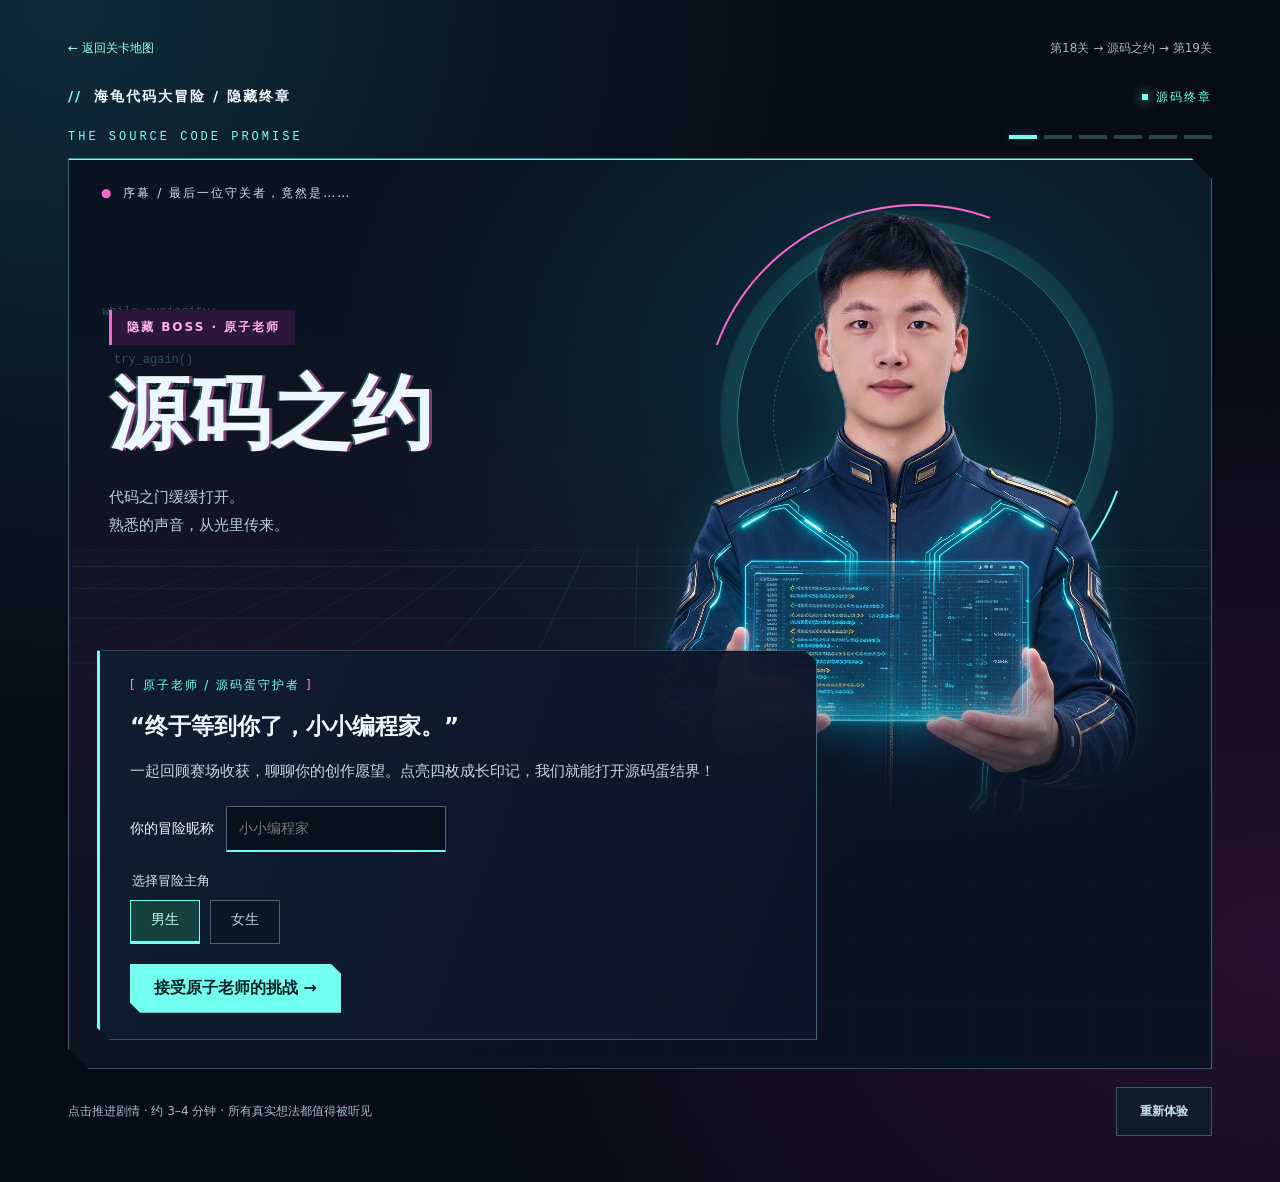
==== commit 89f3d2a6: "Insert password-free Atom Teacher chapter between levels 18 and 19" ====
--- a/atom-teacher/index.html
+++ b/atom-teacher/index.html
@@ -16,6 +16,7 @@
 </head>
 <body>
 <main class="shell">
+<nav class="adventure-nav" aria-label="冒险路线"><a href="../">← 返回关卡地图</a><span>第18关 → 源码之约 → 第19关</span></nav>
 <header><div class="brand">海龟代码大冒险 / 隐藏终章</div><span class="tag">源码终章</span></header>
 <div class="topline"><span class="eyebrow">THE SOURCE CODE PROMISE</span><div class="steps" aria-label="剧情进度"></div></div>
 <section id="stage" class="stage" aria-label="原子老师的源码之约"></section>
--- a/atom-teacher/keepsake.css
+++ b/atom-teacher/keepsake.css
@@ -1,3 +1,5 @@
 .gender-picker{border:0;padding:0;margin:20px 0 0;display:flex;gap:10px;flex-wrap:wrap}.gender-picker legend{font-size:13px;color:#d1e4eb;margin-bottom:10px}.gender-picker label{position:relative;cursor:pointer}.gender-picker input{position:absolute;opacity:0;width:1px;height:1px}.gender-picker span{display:block;border:1px solid #42637a;background:#0b1726;padding:10px 20px;min-height:44px;font-size:14px;color:#bed0de;transition:background .2s,border-color .2s}.gender-picker input:checked+span{background:#16413f;border-color:#72ffed;color:#b8fff3;box-shadow:inset 0 -2px #72ffed}.gender-picker input:focus-visible+span{outline:3px solid #ff68ce;outline-offset:3px}
 .card-page{padding:30px 24px}.keepsake{--paper:#c4fff2;max-width:660px;text-align:left;padding:30px!important;border:1px solid #73b9ba;border-top:3px solid #a0ffdf;border-bottom:3px solid #e3c18c;isolation:isolate;overflow:hidden;background:radial-gradient(ellipse at 100% 16%,#1c596f77,transparent 46%),radial-gradient(ellipse at 0 80%,#38255766,transparent 45%),#0a1825;box-shadow:0 22px 60px #0005;color:#e5f7f6}.keepsake:before{inset:10px;z-index:-1;width:auto;border:1px solid #6b9c9a33;pointer-events:none}.keepsake:after{content:"";position:absolute;inset:0;z-index:-2;background:linear-gradient(90deg,#80ffdb05 1px,transparent 1px),linear-gradient(#80ffdb05 1px,transparent 1px);background-size:32px 32px}.keepsake-top{display:flex;justify-content:space-between;align-items:center;gap:10px;padding-bottom:20px;border-bottom:1px solid #729c9a40;font:10px/1.7 monospace;letter-spacing:2px;color:#9fc6c4}.keepsake-top span:last-child{color:#ddc28f;letter-spacing:1px}.keepsake-title{position:relative;padding:24px 90px 16px 0}.keepsake-kicker{color:#9cc2c7;font-size:11px;letter-spacing:3px}.keepsake .keepsake-title h2{font-size:42px;line-height:1.25;letter-spacing:6px;margin:12px 0 0;color:#d4fff0;font-weight:800}.keepsake-title h2>span{display:block;font-size:12px;letter-spacing:7px;color:#d8c59d;margin-top:12px;font-weight:500}.completion-seal{position:absolute;right:0;top:30px;width:80px;height:80px;border:1px solid #ddc58a99;border-radius:50%;display:flex;flex-direction:column;align-items:center;justify-content:center;gap:7px;outline:1px solid #ddc58a33;outline-offset:5px;transform:rotate(8deg);color:#e6d1a3;background:#cab07e0a}.completion-seal strong{font:700 20px monospace}.completion-seal span{font-size:9px;letter-spacing:1px}.keepsake-hero{display:grid;grid-template-columns:1.1fr 1fr;align-items:center;gap:8px;min-height:210px}.explorer-label{font-size:10px;letter-spacing:2px;color:#90bcbf}.explorer h3{font-size:32px;line-height:1.35;margin:10px 0;overflow-wrap:anywhere;color:#fff4de;letter-spacing:1px}.explorer-identity{font-size:10px;letter-spacing:2px;color:#a0ffdf}.keepsake .explorer p{font-size:12px;color:#a3c1c8;line-height:1.8;margin:12px 0}.egg-showcase{position:relative;display:flex;align-items:center;justify-content:center;flex-direction:column;min-height:210px;isolation:isolate}.egg-showcase .egg{width:180px;height:180px;margin:0;filter:drop-shadow(0 0 25px #82ffcd55);z-index:1}.egg-showcase>span{font-size:10px;letter-spacing:3px;color:#e2d0a3;margin-top:4px}.egg-orbit{position:absolute;width:170px;height:170px;border-radius:50%;border:1px solid #8ae6d24d;background:radial-gradient(#87ffd422,transparent 68%);box-shadow:0 0 0 12px #a1ffdb04,0 0 0 13px #a1ffdb20;z-index:-1;top:10px}.egg-orbit:before{content:"✦";position:absolute;right:2px;top:18px;color:#f7d9a5;font-size:15px}.keepsake-badges{display:grid;grid-template-columns:repeat(4,1fr);margin:16px 0 22px;border:1px solid #4c8b8670;background:#0b292c66}.keepsake-badges>div{text-align:center;padding:13px 4px;position:relative}.keepsake-badges>div+div{border-left:1px solid #4c8b8644}.keepsake-badges span{position:absolute;left:6px;top:5px;font:8px monospace;color:#688c8b}.keepsake-badges b{display:block;color:#baffdf;font-size:21px;font-weight:400;margin-bottom:4px;text-shadow:0 0 14px #76ffcc66}.keepsake-badges strong{display:block;font-size:10px;letter-spacing:1px;font-weight:500;color:#bde8dd}.keepsake-records{display:grid;grid-template-columns:1fr 1fr;gap:16px}.keepsake-records>div{padding:2px 0 14px;border-bottom:1px solid #65918f55}.keepsake-records span,.keepsake-wish>span,.keepsake-future>span{display:block;color:#8fb4bb;font-size:10px;letter-spacing:1px}.keepsake-records strong{display:block;font-size:22px;color:#e3fef4;margin-top:9px;line-height:1.4}.keepsake-wish,.keepsake-future{margin-top:19px;padding-left:13px;border-left:2px solid #79d6c1}.keepsake .keepsake-wish p,.keepsake .keepsake-future p{margin:6px 0 0;color:#e4f4f2;font-size:14px;line-height:1.7;overflow-wrap:anywhere}.keepsake-future{border-color:#c2a6da}.keepsake-message{margin:26px 0 22px;padding:19px 0 0;border-top:1px dashed #729c9a55;position:relative}.keepsake-message>span{font-size:10px;color:#c5b694;letter-spacing:2px}.keepsake .keepsake-message p{font-size:16px;line-height:1.9;color:#d5e8e4;letter-spacing:1px;margin:10px 0}.keepsake-message>strong{display:block;text-align:right;color:#e4d1a6;font-size:13px;letter-spacing:2px;font-weight:500}.keepsake-message>strong span{font-size:9px;letter-spacing:0;color:#85a8ac}.keepsake-footer{border-top:1px solid #729c9a40;padding-top:17px;display:flex;align-items:flex-end;justify-content:space-between;gap:12px}.keepsake-footer strong{font-size:11px;color:#c3f7df;font-weight:500}.keepsake .keepsake-footer p{font-size:9px;line-height:1.7;color:#90adb3;margin:6px 0 0}.keepsake-footer time{font:9px monospace;color:#a9bdc2;white-space:nowrap}
 @media(max-width:650px){.card-page{padding:18px 10px}.keepsake{padding:22px 18px!important}.keepsake-top{letter-spacing:1px;font-size:8px;padding-bottom:15px}.keepsake-top span:last-child{font-size:8px}.keepsake-title{padding-top:20px;padding-right:72px}.keepsake .keepsake-title h2{font-size:32px;letter-spacing:4px}.keepsake-title h2>span{font-size:10px;letter-spacing:5px}.keepsake-kicker{font-size:9px;letter-spacing:1px}.completion-seal{width:59px;height:59px;top:27px;gap:5px}.completion-seal strong{font-size:16px}.completion-seal span{font-size:8px;letter-spacing:0}.keepsake-hero{grid-template-columns:1fr 1fr;min-height:165px}.explorer h3{font-size:24px}.explorer-label{font-size:9px;letter-spacing:0}.explorer-identity{font-size:9px;letter-spacing:1px}.keepsake .explorer p{font-size:10px}.egg-showcase{min-height:165px}.egg-showcase .egg{width:130px;height:140px}.egg-orbit{width:115px;height:115px;top:14px}.egg-showcase>span{font-size:8px;letter-spacing:1px}.keepsake-badges{margin:12px 0 19px}.keepsake-badges strong{font-size:9px;letter-spacing:0}.keepsake-badges>div{padding:12px 2px}.keepsake-records{gap:12px}.keepsake-records span{font-size:9px;letter-spacing:0}.keepsake-records strong{font-size:19px}.keepsake .keepsake-wish p,.keepsake .keepsake-future p{font-size:12px}.keepsake .keepsake-message p{font-size:14px}.keepsake-footer{align-items:flex-start;gap:8px}.keepsake-footer strong{font-size:10px}.keepsake-footer time{font-size:8px;margin-top:3px}.gender-picker{gap:8px}.gender-picker span{padding:10px 15px;font-size:13px}}
+
+.adventure-nav{display:flex;justify-content:space-between;align-items:center;gap:12px;margin:0 0 20px;font-size:12px;line-height:1.7;color:#9abcc7}.adventure-nav a{color:#a0ffdf;text-decoration:none;padding:10px 0}.adventure-continue{display:inline-flex;align-items:center;justify-content:center;text-decoration:none;font-size:14px}.toolbar{flex-wrap:wrap}@media(max-width:650px){.adventure-nav{font-size:10px;gap:8px}.adventure-nav span{text-align:right}}
